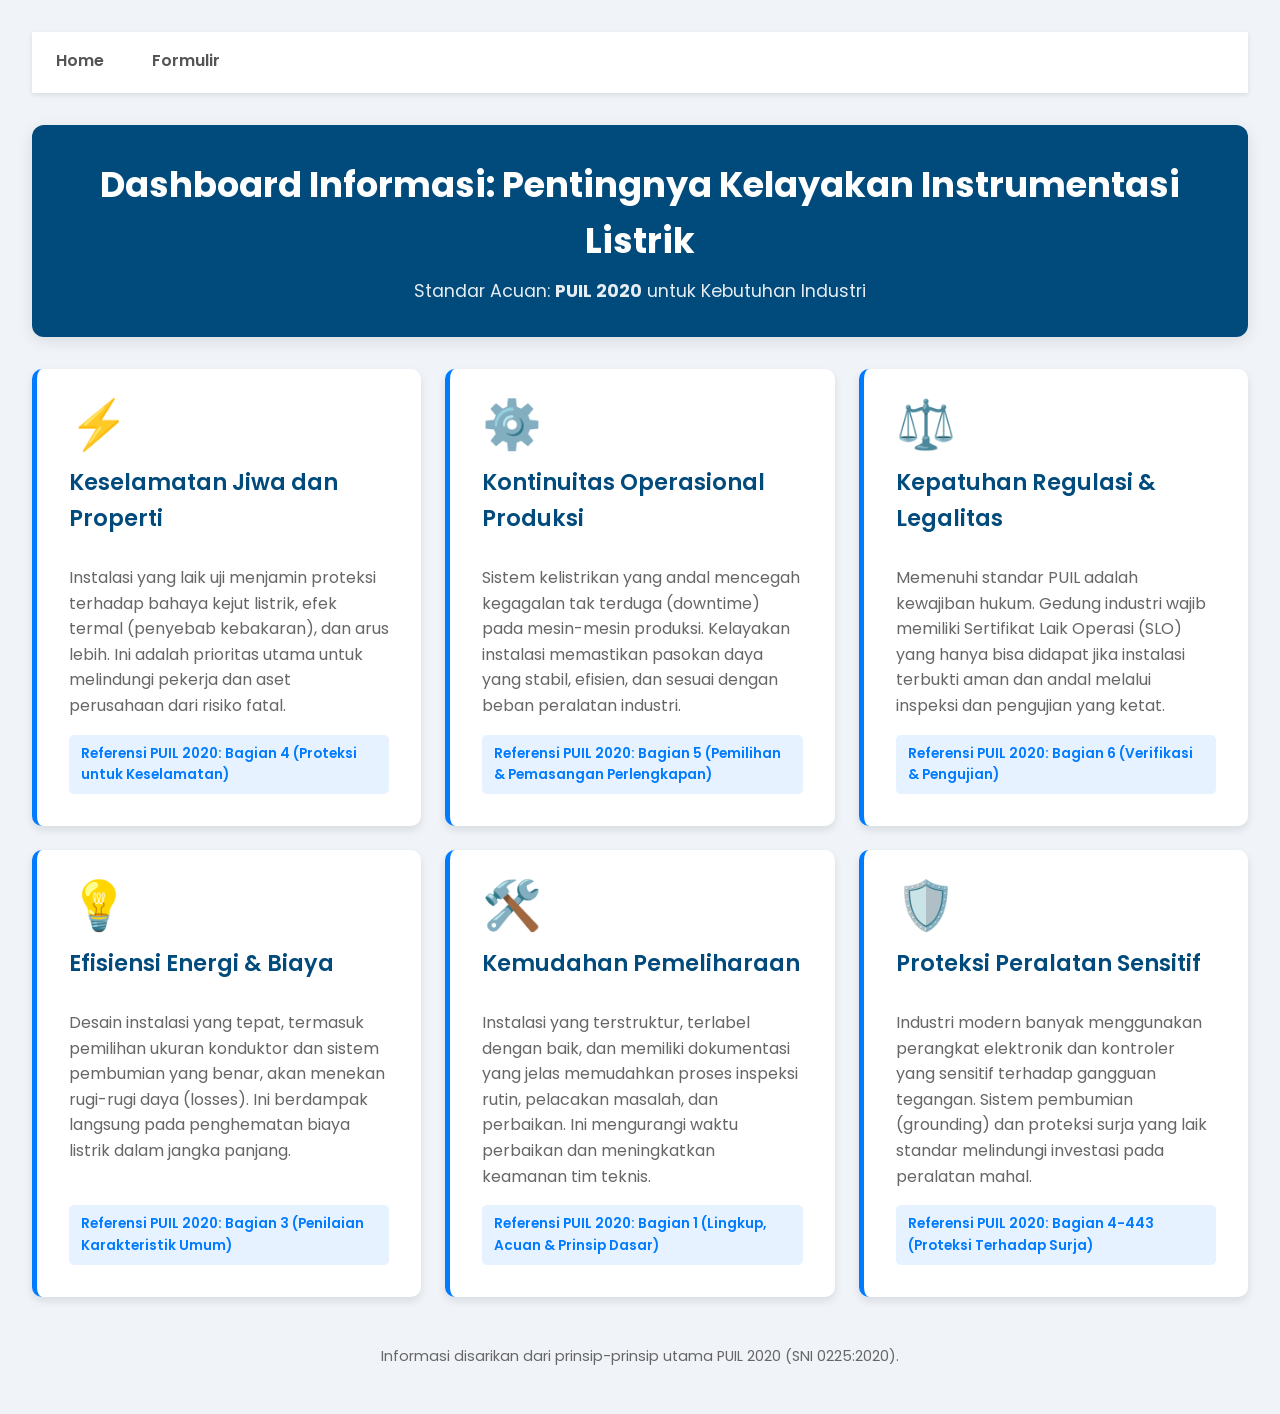
==== index.html @ 498b191b "first commit" ====
<!DOCTYPE html>
<html lang="id">
<head>
    <meta charset="UTF-8">
    <meta name="viewport" content="width=device-width, initial-scale=1.0">
    <title>Dashboard Kelayakan Instrumentasi Listrik Industri | PUIL 2020</title>
    <link rel="stylesheet" href="./css/style2.css">
    <link rel="preconnect" href="https://fonts.googleapis.com">
    <link rel="preconnect" href="https://fonts.gstatic.com" crossorigin>
    <link href="https://fonts.googleapis.com/css2?family=Poppins:wght@400;600;700&display=swap" rel="stylesheet">
</head>
<body>
    <nav class="navbar">
        <ul class="nav-links">
            <li><a href="./index.html">Home</a></li>
            <li><a href="./form.html">Formulir</a></li>
        </ul>
    </nav>

    <div class="container">
        <header>
            <h1>Dashboard Informasi: Pentingnya Kelayakan Instrumentasi Listrik</h1>
            <p>Standar Acuan: <strong>PUIL 2020</strong> untuk Kebutuhan Industri</p>
        </header>

        <main class="dashboard-grid">

            <article class="card">
                <div class="card-icon">⚡</div>
                <h2 class="card-title">Keselamatan Jiwa dan Properti</h2>
                <p class="card-description">
                    Instalasi yang laik uji menjamin proteksi terhadap bahaya kejut listrik, efek termal (penyebab kebakaran), dan arus lebih. Ini adalah prioritas utama untuk melindungi pekerja dan aset perusahaan dari risiko fatal.
                </p>
                <div class="card-reference">
                    Referensi PUIL 2020: Bagian 4 (Proteksi untuk Keselamatan)
                </div>
            </article>

            <article class="card">
                <div class="card-icon">⚙️</div>
                <h2 class="card-title">Kontinuitas Operasional Produksi</h2>
                <p class="card-description">
                    Sistem kelistrikan yang andal mencegah kegagalan tak terduga (downtime) pada mesin-mesin produksi. Kelayakan instalasi memastikan pasokan daya yang stabil, efisien, dan sesuai dengan beban peralatan industri.
                </p>
                <div class="card-reference">
                    Referensi PUIL 2020: Bagian 5 (Pemilihan & Pemasangan Perlengkapan)
                </div>
            </article>

            <article class="card">
                <div class="card-icon">⚖️</div>
                <h2 class="card-title">Kepatuhan Regulasi & Legalitas</h2>
                <p class="card-description">
                    Memenuhi standar PUIL adalah kewajiban hukum. Gedung industri wajib memiliki Sertifikat Laik Operasi (SLO) yang hanya bisa didapat jika instalasi terbukti aman dan andal melalui inspeksi dan pengujian yang ketat.
                </p>
                <div class="card-reference">
                    Referensi PUIL 2020: Bagian 6 (Verifikasi & Pengujian)
                </div>
            </article>

            <article class="card">
                <div class="card-icon">💡</div>
                <h2 class="card-title">Efisiensi Energi & Biaya</h2>
                <p class="card-description">
                    Desain instalasi yang tepat, termasuk pemilihan ukuran konduktor dan sistem pembumian yang benar, akan menekan rugi-rugi daya (losses). Ini berdampak langsung pada penghematan biaya listrik dalam jangka panjang.
                </p>
                <div class="card-reference">
                    Referensi PUIL 2020: Bagian 3 (Penilaian Karakteristik Umum)
                </div>
            </article>

            <article class="card">
                <div class="card-icon">🛠️</div>
                <h2 class="card-title">Kemudahan Pemeliharaan</h2>
                <p class="card-description">
                    Instalasi yang terstruktur, terlabel dengan baik, dan memiliki dokumentasi yang jelas memudahkan proses inspeksi rutin, pelacakan masalah, dan perbaikan. Ini mengurangi waktu perbaikan dan meningkatkan keamanan tim teknis.
                </p>
                <div class="card-reference">
                    Referensi PUIL 2020: Bagian 1 (Lingkup, Acuan & Prinsip Dasar)
                </div>
            </article>
            
            <article class="card">
                <div class="card-icon">🛡️</div>
                <h2 class="card-title">Proteksi Peralatan Sensitif</h2>
                <p class="card-description">
                    Industri modern banyak menggunakan perangkat elektronik dan kontroler yang sensitif terhadap gangguan tegangan. Sistem pembumian (grounding) dan proteksi surja yang laik standar melindungi investasi pada peralatan mahal.
                </p>
                <div class="card-reference">
                    Referensi PUIL 2020: Bagian 4-443 (Proteksi Terhadap Surja)
                </div>
            </article>

        </main>

        <footer>
            <p>Informasi disarikan dari prinsip-prinsip utama PUIL 2020 (SNI 0225:2020).</p>
        </footer>
    </div>

    <script src="./js/home.js"></script>
</body>
</html>
---- css/style2.css ----
/* General Styling */
:root {
    --primary-bg: #f0f4f8;
    --card-bg: #ffffff;
    --text-dark: #333333;
    --text-light: #666666;
    --header-bg: #004a7c;
    --header-text: #ffffff;
    --accent-color: #007bff;
    --shadow-color: rgba(0, 0, 0, 0.1);
}

body {
    font-family: 'Poppins', sans-serif;
    background-color: var(--primary-bg);
    color: var(--text-dark);
    margin: 0;
    padding: 2rem;
    line-height: 1.6;
}

.container {
    max-width: 1400px;
    margin: 0 auto;
}

/* Header */
header {
    background-color: var(--header-bg);
    color: var(--header-text);
    text-align: center;
    padding: 2rem;
    border-radius: 12px;
    margin-bottom: 2rem;
    box-shadow: 0 4px 15px var(--shadow-color);
}

header h1 {
    margin: 0;
    font-size: 2.2rem;
    font-weight: 700;
}

header p {
    margin: 0.5rem 0 0;
    font-size: 1.1rem;
    opacity: 0.9;
}

/* Dashboard Grid Layout */
.dashboard-grid {
    display: grid;
    grid-template-columns: repeat(auto-fit, minmax(320px, 1fr));
    gap: 1.5rem;
}

.navbar {
    background-color: #ffffff; /* Warna latar bar */
    width: 100%;
    box-shadow: 0 2px 5px rgba(0, 0, 0, 0.1); /* Memberi efek bayangan halus */
    margin-bottom: 2rem; /* Jarak ke konten di bawahnya */
}

/* Daftar tautan di dalam bar */
.nav-links {
    display: flex; /* Membuat item berjajar horizontal */
    justify-content: flex-start; /* Memulai item dari kiri */
    list-style: none; /* Menghilangkan bulatan/bullet points */
    margin: 0;
    padding: 0;
}

/* Setiap item tautan */
.nav-links a {
    display: block; /* Membuat seluruh area bisa diklik */
    color: #555555; /* Warna teks tautan */
    text-decoration: none; /* Menghilangkan garis bawah */
    font-size: 1rem;
    font-weight: 600;
    padding: 16px 24px; /* Jarak di dalam tombol (vertikal dan horizontal) */
    transition: all 0.3s ease; /* Efek transisi yang mulus */
    border-bottom: 3px solid transparent; /* Garis bawah transparan sebagai dasar */
}

/* Efek saat kursor mouse menyentuh tautan */
.nav-links a:hover {
    color: #007bff; /* Warna teks berubah saat disentuh */
    background-color: #f8f9fa; /* Warna latar sedikit berubah */
}

/* Gaya khusus untuk tautan yang sedang aktif */
.nav-links a.active {
    color: #007bff; /* Warna teks untuk tautan aktif */
    border-bottom: 3px solid #007bff; /* Garis bawah sebagai penanda aktif */
}
/* Card Styling */
.card {
    background-color: var(--card-bg);
    border-radius: 10px;
    padding: 2rem;
    box-shadow: 0 4px 8px var(--shadow-color);
    border-left: 5px solid var(--accent-color);
    display: flex;
    flex-direction: column;
    transition: transform 0.3s ease, box-shadow 0.3s ease;
    
    /* Animation initial state */
    /* opacity: 0;
    transform: translateY(20px); */
    transition: transform 0.3s ease, box-shadow 0.3s ease;
}

.card:hover {
    transform: translateY(-5px);
    box-shadow: 0 8px 16px rgba(0, 0, 0, 0.15);
}

.card-icon {
    font-size: 3rem;
    margin-bottom: 1rem;
    line-height: 1;
}

.card-title {
    font-size: 1.4rem;
    margin: 0 0 0.75rem 0;
    color: var(--header-bg);
    font-weight: 600;
}

.card-description {
    font-size: 1rem;
    color: var(--text-light);
    flex-grow: 1; /* Pushes the reference to the bottom */
    margin-bottom: 1rem;
}

.card-reference {
    font-size: 0.85rem;
    color: var(--accent-color);
    font-weight: 600;
    background-color: #e6f2ff;
    padding: 0.5rem 0.75rem;
    border-radius: 5px;
    align-self: flex-start; /* Only takes up necessary width */
}

/* Footer */
footer {
    text-align: center;
    margin-top: 3rem;
    font-size: 0.9rem;
    color: var(--text-light);
}

/* Responsive adjustments */
@media (max-width: 768px) {
    body {
        padding: 1rem;
    }
    header h1 {
        font-size: 1.8rem;
    }
    header p {
        font-size: 1rem;
    }
    .card {
        padding: 1.5rem;
    }
}
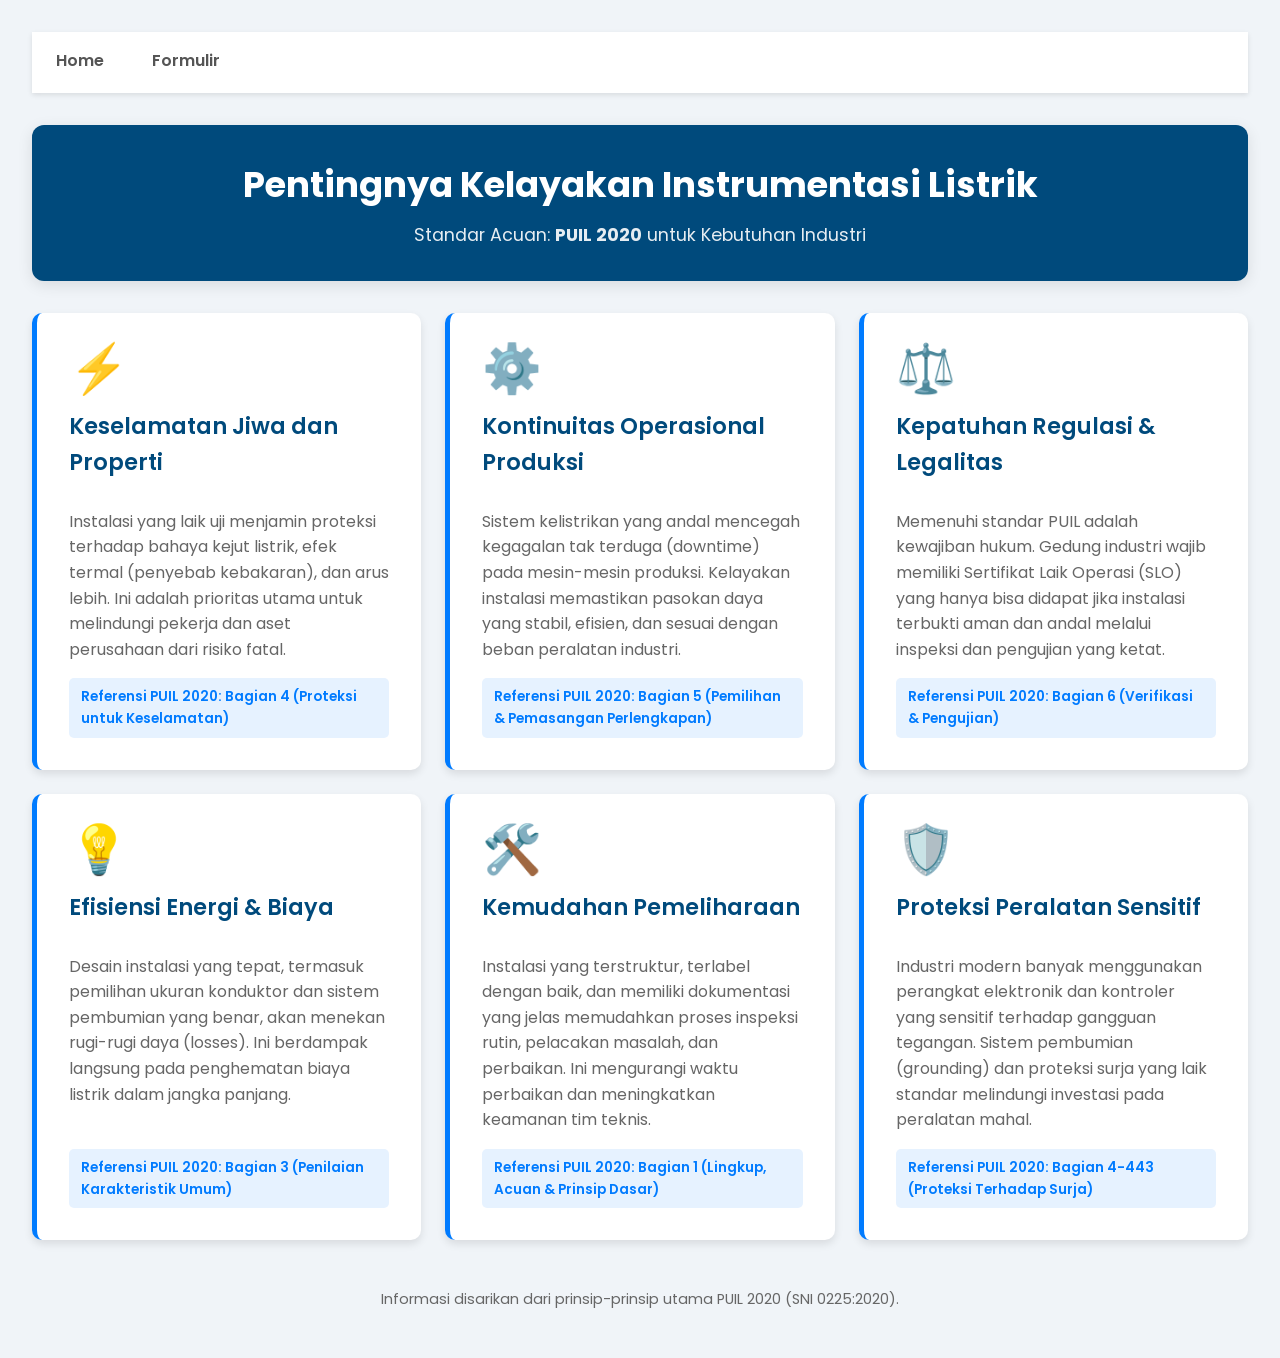
==== commit 32ec7eea: "perbaikan index.html" ====
--- a/index.html
+++ b/index.html
@@ -19,7 +19,7 @@
 
     <div class="container">
         <header>
-            <h1>Dashboard Informasi: Pentingnya Kelayakan Instrumentasi Listrik</h1>
+            <h1>Pentingnya Kelayakan Instrumentasi Listrik</h1>
             <p>Standar Acuan: <strong>PUIL 2020</strong> untuk Kebutuhan Industri</p>
         </header>
 
--- a/css/style2.css
+++ b/css/style2.css
@@ -54,45 +54,43 @@
     gap: 1.5rem;
 }
 
+/* Navbar */
 .navbar {
-    background-color: #ffffff; /* Warna latar bar */
+    background-color: #ffffff;
     width: 100%;
-    box-shadow: 0 2px 5px rgba(0, 0, 0, 0.1); /* Memberi efek bayangan halus */
-    margin-bottom: 2rem; /* Jarak ke konten di bawahnya */
+    box-shadow: 0 2px 5px rgba(0, 0, 0, 0.1);
+    margin-bottom: 2rem;
 }
 
-/* Daftar tautan di dalam bar */
 .nav-links {
-    display: flex; /* Membuat item berjajar horizontal */
-    justify-content: flex-start; /* Memulai item dari kiri */
-    list-style: none; /* Menghilangkan bulatan/bullet points */
+    display: flex;
+    justify-content: flex-start;
+    list-style: none;
     margin: 0;
     padding: 0;
 }
 
-/* Setiap item tautan */
 .nav-links a {
-    display: block; /* Membuat seluruh area bisa diklik */
-    color: #555555; /* Warna teks tautan */
-    text-decoration: none; /* Menghilangkan garis bawah */
+    display: block;
+    color: #555555;
+    text-decoration: none;
     font-size: 1rem;
     font-weight: 600;
-    padding: 16px 24px; /* Jarak di dalam tombol (vertikal dan horizontal) */
-    transition: all 0.3s ease; /* Efek transisi yang mulus */
-    border-bottom: 3px solid transparent; /* Garis bawah transparan sebagai dasar */
+    padding: 16px 24px;
+    transition: all 0.3s ease;
+    border-bottom: 3px solid transparent;
 }
 
-/* Efek saat kursor mouse menyentuh tautan */
 .nav-links a:hover {
-    color: #007bff; /* Warna teks berubah saat disentuh */
-    background-color: #f8f9fa; /* Warna latar sedikit berubah */
+    color: #007bff;
+    background-color: #f8f9fa;
 }
 
-/* Gaya khusus untuk tautan yang sedang aktif */
 .nav-links a.active {
-    color: #007bff; /* Warna teks untuk tautan aktif */
-    border-bottom: 3px solid #007bff; /* Garis bawah sebagai penanda aktif */
+    color: #007bff;
+    border-bottom: 3px solid #007bff;
 }
+
 /* Card Styling */
 .card {
     background-color: var(--card-bg);
@@ -102,11 +100,6 @@
     border-left: 5px solid var(--accent-color);
     display: flex;
     flex-direction: column;
-    transition: transform 0.3s ease, box-shadow 0.3s ease;
-    
-    /* Animation initial state */
-    /* opacity: 0;
-    transform: translateY(20px); */
     transition: transform 0.3s ease, box-shadow 0.3s ease;
 }
 
@@ -131,7 +124,7 @@
 .card-description {
     font-size: 1rem;
     color: var(--text-light);
-    flex-grow: 1; /* Pushes the reference to the bottom */
+    flex-grow: 1;
     margin-bottom: 1rem;
 }
 
@@ -142,7 +135,7 @@
     background-color: #e6f2ff;
     padding: 0.5rem 0.75rem;
     border-radius: 5px;
-    align-self: flex-start; /* Only takes up necessary width */
+    align-self: flex-start;
 }
 
 /* Footer */
@@ -153,18 +146,40 @@
     color: var(--text-light);
 }
 
-/* Responsive adjustments */
+/* === Responsive adjustments === */
 @media (max-width: 768px) {
     body {
         padding: 1rem;
     }
+    
     header h1 {
         font-size: 1.8rem;
     }
+    
     header p {
         font-size: 1rem;
     }
+    
     .card {
         padding: 1.5rem;
     }
+    
+    /* --- PENAMBAHAN UNTUK FLEKSIBILITAS TEKS --- */
+    .card-icon {
+        font-size: 2.5rem; /* Perkecil ikon */
+    }
+
+    .card-title {
+        font-size: 1.2rem; /* Perkecil judul kartu */
+    }
+
+    .card-description {
+        font-size: 0.95rem; /* Perkecil teks deskripsi */
+    }
+
+    .nav-links {
+        flex-wrap: wrap; /* Izinkan item navbar untuk turun baris jika tidak muat */
+        justify-content: center; /* Posisikan di tengah agar rapi saat turun baris */
+    }
+    /* --- AKHIR PENAMBAHAN --- */
 }
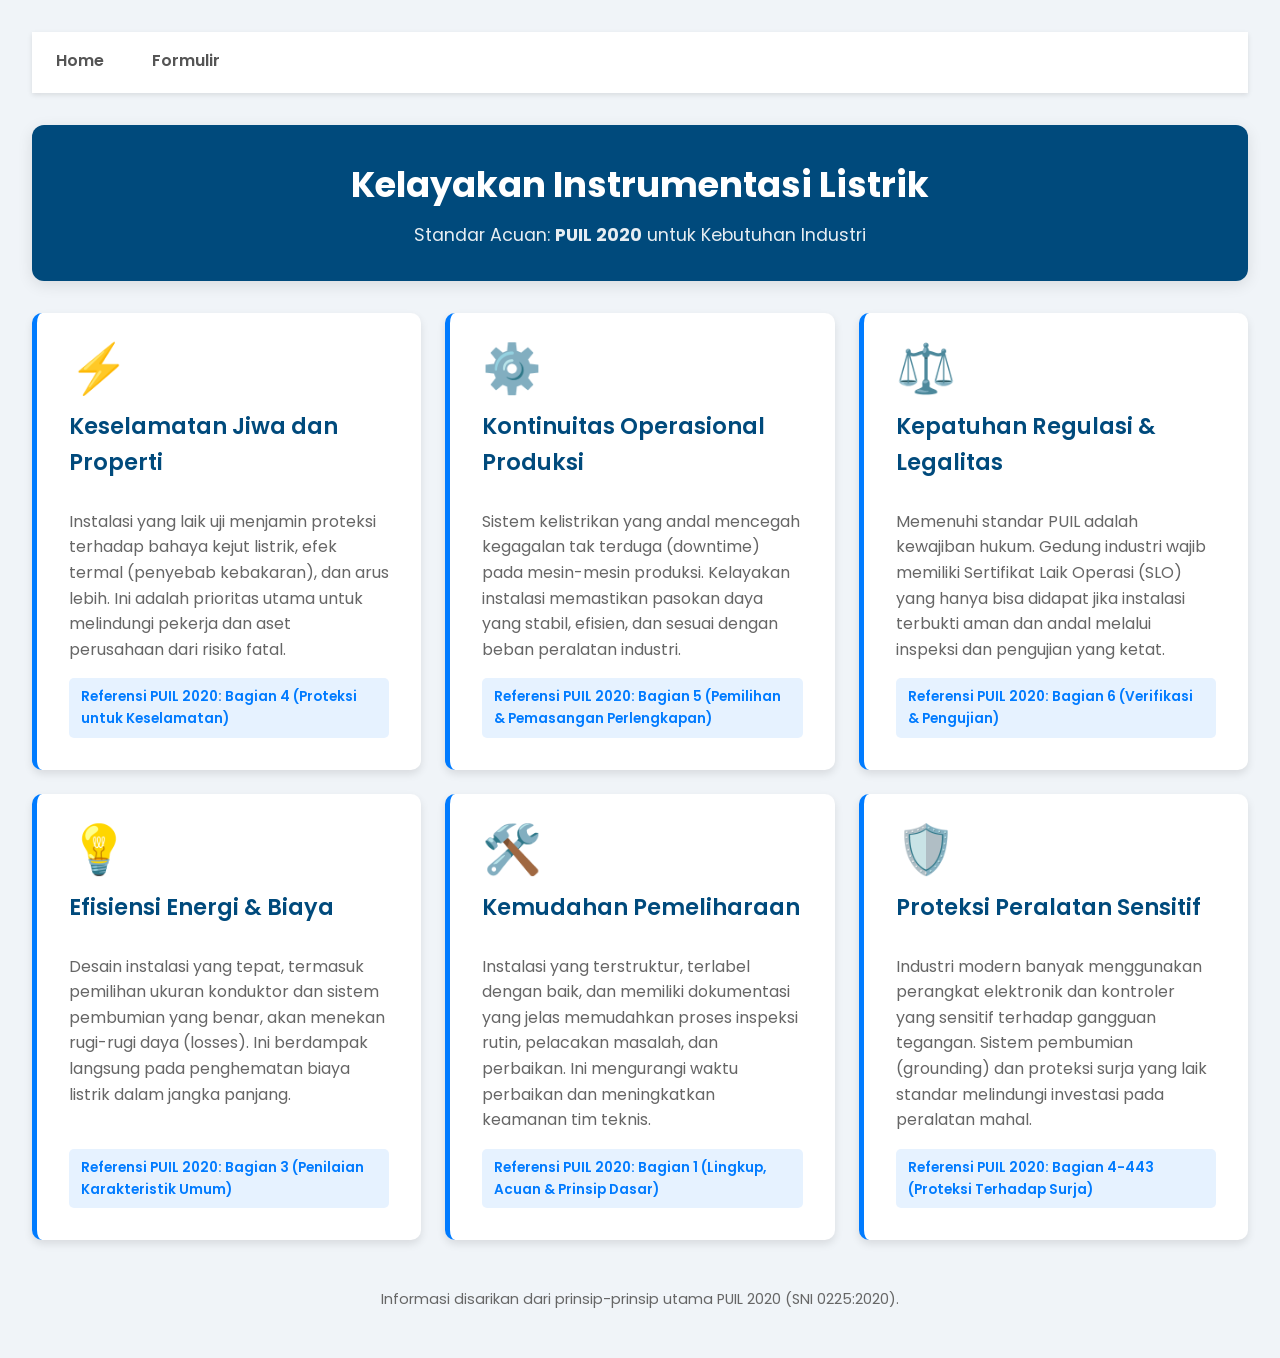
==== commit 27e0b821: "Tampilan form Service" ====
--- a/index.html
+++ b/index.html
@@ -19,7 +19,7 @@
 
     <div class="container">
         <header>
-            <h1>Pentingnya Kelayakan Instrumentasi Listrik</h1>
+            <h1>Kelayakan Instrumentasi Listrik</h1>
             <p>Standar Acuan: <strong>PUIL 2020</strong> untuk Kebutuhan Industri</p>
         </header>
 
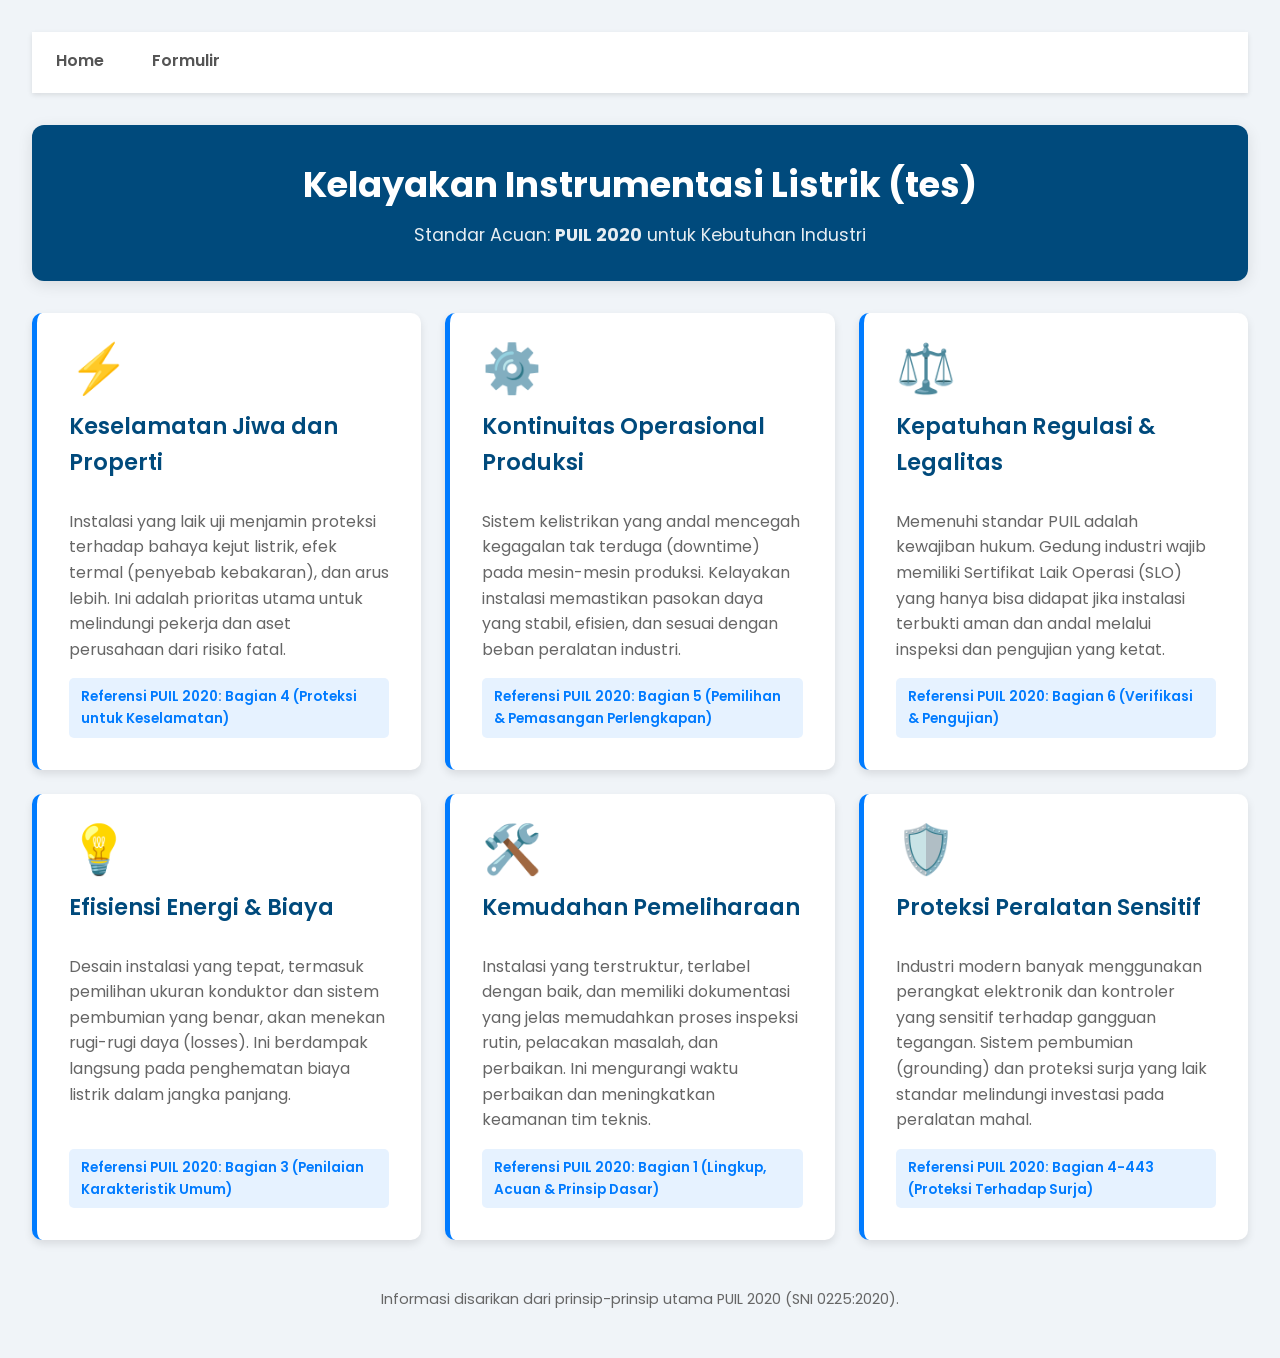
==== commit 741ddaa0: "[debug] tes" ====
--- a/index.html
+++ b/index.html
@@ -1,103 +1,77 @@
 <!DOCTYPE html>
 <html lang="id">
-<head>
-    <meta charset="UTF-8">
-    <meta name="viewport" content="width=device-width, initial-scale=1.0">
-    <title>Dashboard Kelayakan Instrumentasi Listrik Industri | PUIL 2020</title>
-    <link rel="stylesheet" href="./css/style2.css">
-    <link rel="preconnect" href="https://fonts.googleapis.com">
-    <link rel="preconnect" href="https://fonts.gstatic.com" crossorigin>
-    <link href="https://fonts.googleapis.com/css2?family=Poppins:wght@400;600;700&display=swap" rel="stylesheet">
-</head>
-<body>
-    <nav class="navbar">
-        <ul class="nav-links">
-            <li><a href="./index.html">Home</a></li>
-            <li><a href="./form.html">Formulir</a></li>
-        </ul>
-    </nav>
+	<head>
+		<meta charset="UTF-8" />
+		<meta name="viewport" content="width=device-width, initial-scale=1.0" />
+		<title>Dashboard Kelayakan Instrumentasi Listrik Industri | PUIL 2020</title>
+		<link rel="stylesheet" href="./css/style2.css" />
+		<link rel="preconnect" href="https://fonts.googleapis.com" />
+		<link rel="preconnect" href="https://fonts.gstatic.com" crossorigin />
+		<link href="https://fonts.googleapis.com/css2?family=Poppins:wght@400;600;700&display=swap" rel="stylesheet" />
+	</head>
+	<body>
+		<nav class="navbar">
+			<ul class="nav-links">
+				<li><a href="./index.html">Home</a></li>
+				<li><a href="./form.html">Formulir</a></li>
+			</ul>
+		</nav>
 
-    <div class="container">
-        <header>
-            <h1>Kelayakan Instrumentasi Listrik</h1>
-            <p>Standar Acuan: <strong>PUIL 2020</strong> untuk Kebutuhan Industri</p>
-        </header>
+		<div class="container">
+			<header>
+				<h1>Kelayakan Instrumentasi Listrik (tes)</h1>
+				<p>Standar Acuan: <strong>PUIL 2020</strong> untuk Kebutuhan Industri</p>
+			</header>
 
-        <main class="dashboard-grid">
+			<main class="dashboard-grid">
+				<article class="card">
+					<div class="card-icon">⚡</div>
+					<h2 class="card-title">Keselamatan Jiwa dan Properti</h2>
+					<p class="card-description">Instalasi yang laik uji menjamin proteksi terhadap bahaya kejut listrik, efek termal (penyebab kebakaran), dan arus lebih. Ini adalah prioritas utama untuk melindungi pekerja dan aset perusahaan dari risiko fatal.</p>
+					<div class="card-reference">Referensi PUIL 2020: Bagian 4 (Proteksi untuk Keselamatan)</div>
+				</article>
 
-            <article class="card">
-                <div class="card-icon">⚡</div>
-                <h2 class="card-title">Keselamatan Jiwa dan Properti</h2>
-                <p class="card-description">
-                    Instalasi yang laik uji menjamin proteksi terhadap bahaya kejut listrik, efek termal (penyebab kebakaran), dan arus lebih. Ini adalah prioritas utama untuk melindungi pekerja dan aset perusahaan dari risiko fatal.
-                </p>
-                <div class="card-reference">
-                    Referensi PUIL 2020: Bagian 4 (Proteksi untuk Keselamatan)
-                </div>
-            </article>
+				<article class="card">
+					<div class="card-icon">⚙️</div>
+					<h2 class="card-title">Kontinuitas Operasional Produksi</h2>
+					<p class="card-description">Sistem kelistrikan yang andal mencegah kegagalan tak terduga (downtime) pada mesin-mesin produksi. Kelayakan instalasi memastikan pasokan daya yang stabil, efisien, dan sesuai dengan beban peralatan industri.</p>
+					<div class="card-reference">Referensi PUIL 2020: Bagian 5 (Pemilihan & Pemasangan Perlengkapan)</div>
+				</article>
 
-            <article class="card">
-                <div class="card-icon">⚙️</div>
-                <h2 class="card-title">Kontinuitas Operasional Produksi</h2>
-                <p class="card-description">
-                    Sistem kelistrikan yang andal mencegah kegagalan tak terduga (downtime) pada mesin-mesin produksi. Kelayakan instalasi memastikan pasokan daya yang stabil, efisien, dan sesuai dengan beban peralatan industri.
-                </p>
-                <div class="card-reference">
-                    Referensi PUIL 2020: Bagian 5 (Pemilihan & Pemasangan Perlengkapan)
-                </div>
-            </article>
+				<article class="card">
+					<div class="card-icon">⚖️</div>
+					<h2 class="card-title">Kepatuhan Regulasi & Legalitas</h2>
+					<p class="card-description">Memenuhi standar PUIL adalah kewajiban hukum. Gedung industri wajib memiliki Sertifikat Laik Operasi (SLO) yang hanya bisa didapat jika instalasi terbukti aman dan andal melalui inspeksi dan pengujian yang ketat.</p>
+					<div class="card-reference">Referensi PUIL 2020: Bagian 6 (Verifikasi & Pengujian)</div>
+				</article>
 
-            <article class="card">
-                <div class="card-icon">⚖️</div>
-                <h2 class="card-title">Kepatuhan Regulasi & Legalitas</h2>
-                <p class="card-description">
-                    Memenuhi standar PUIL adalah kewajiban hukum. Gedung industri wajib memiliki Sertifikat Laik Operasi (SLO) yang hanya bisa didapat jika instalasi terbukti aman dan andal melalui inspeksi dan pengujian yang ketat.
-                </p>
-                <div class="card-reference">
-                    Referensi PUIL 2020: Bagian 6 (Verifikasi & Pengujian)
-                </div>
-            </article>
+				<article class="card">
+					<div class="card-icon">💡</div>
+					<h2 class="card-title">Efisiensi Energi & Biaya</h2>
+					<p class="card-description">Desain instalasi yang tepat, termasuk pemilihan ukuran konduktor dan sistem pembumian yang benar, akan menekan rugi-rugi daya (losses). Ini berdampak langsung pada penghematan biaya listrik dalam jangka panjang.</p>
+					<div class="card-reference">Referensi PUIL 2020: Bagian 3 (Penilaian Karakteristik Umum)</div>
+				</article>
 
-            <article class="card">
-                <div class="card-icon">💡</div>
-                <h2 class="card-title">Efisiensi Energi & Biaya</h2>
-                <p class="card-description">
-                    Desain instalasi yang tepat, termasuk pemilihan ukuran konduktor dan sistem pembumian yang benar, akan menekan rugi-rugi daya (losses). Ini berdampak langsung pada penghematan biaya listrik dalam jangka panjang.
-                </p>
-                <div class="card-reference">
-                    Referensi PUIL 2020: Bagian 3 (Penilaian Karakteristik Umum)
-                </div>
-            </article>
+				<article class="card">
+					<div class="card-icon">🛠️</div>
+					<h2 class="card-title">Kemudahan Pemeliharaan</h2>
+					<p class="card-description">Instalasi yang terstruktur, terlabel dengan baik, dan memiliki dokumentasi yang jelas memudahkan proses inspeksi rutin, pelacakan masalah, dan perbaikan. Ini mengurangi waktu perbaikan dan meningkatkan keamanan tim teknis.</p>
+					<div class="card-reference">Referensi PUIL 2020: Bagian 1 (Lingkup, Acuan & Prinsip Dasar)</div>
+				</article>
 
-            <article class="card">
-                <div class="card-icon">🛠️</div>
-                <h2 class="card-title">Kemudahan Pemeliharaan</h2>
-                <p class="card-description">
-                    Instalasi yang terstruktur, terlabel dengan baik, dan memiliki dokumentasi yang jelas memudahkan proses inspeksi rutin, pelacakan masalah, dan perbaikan. Ini mengurangi waktu perbaikan dan meningkatkan keamanan tim teknis.
-                </p>
-                <div class="card-reference">
-                    Referensi PUIL 2020: Bagian 1 (Lingkup, Acuan & Prinsip Dasar)
-                </div>
-            </article>
-            
-            <article class="card">
-                <div class="card-icon">🛡️</div>
-                <h2 class="card-title">Proteksi Peralatan Sensitif</h2>
-                <p class="card-description">
-                    Industri modern banyak menggunakan perangkat elektronik dan kontroler yang sensitif terhadap gangguan tegangan. Sistem pembumian (grounding) dan proteksi surja yang laik standar melindungi investasi pada peralatan mahal.
-                </p>
-                <div class="card-reference">
-                    Referensi PUIL 2020: Bagian 4-443 (Proteksi Terhadap Surja)
-                </div>
-            </article>
+				<article class="card">
+					<div class="card-icon">🛡️</div>
+					<h2 class="card-title">Proteksi Peralatan Sensitif</h2>
+					<p class="card-description">Industri modern banyak menggunakan perangkat elektronik dan kontroler yang sensitif terhadap gangguan tegangan. Sistem pembumian (grounding) dan proteksi surja yang laik standar melindungi investasi pada peralatan mahal.</p>
+					<div class="card-reference">Referensi PUIL 2020: Bagian 4-443 (Proteksi Terhadap Surja)</div>
+				</article>
+			</main>
 
-        </main>
+			<footer>
+				<p>Informasi disarikan dari prinsip-prinsip utama PUIL 2020 (SNI 0225:2020).</p>
+			</footer>
+		</div>
 
-        <footer>
-            <p>Informasi disarikan dari prinsip-prinsip utama PUIL 2020 (SNI 0225:2020).</p>
-        </footer>
-    </div>
-
-    <script src="./js/home.js"></script>
-</body>
-</html>+		<script src="./js/home.js"></script>
+	</body>
+</html>
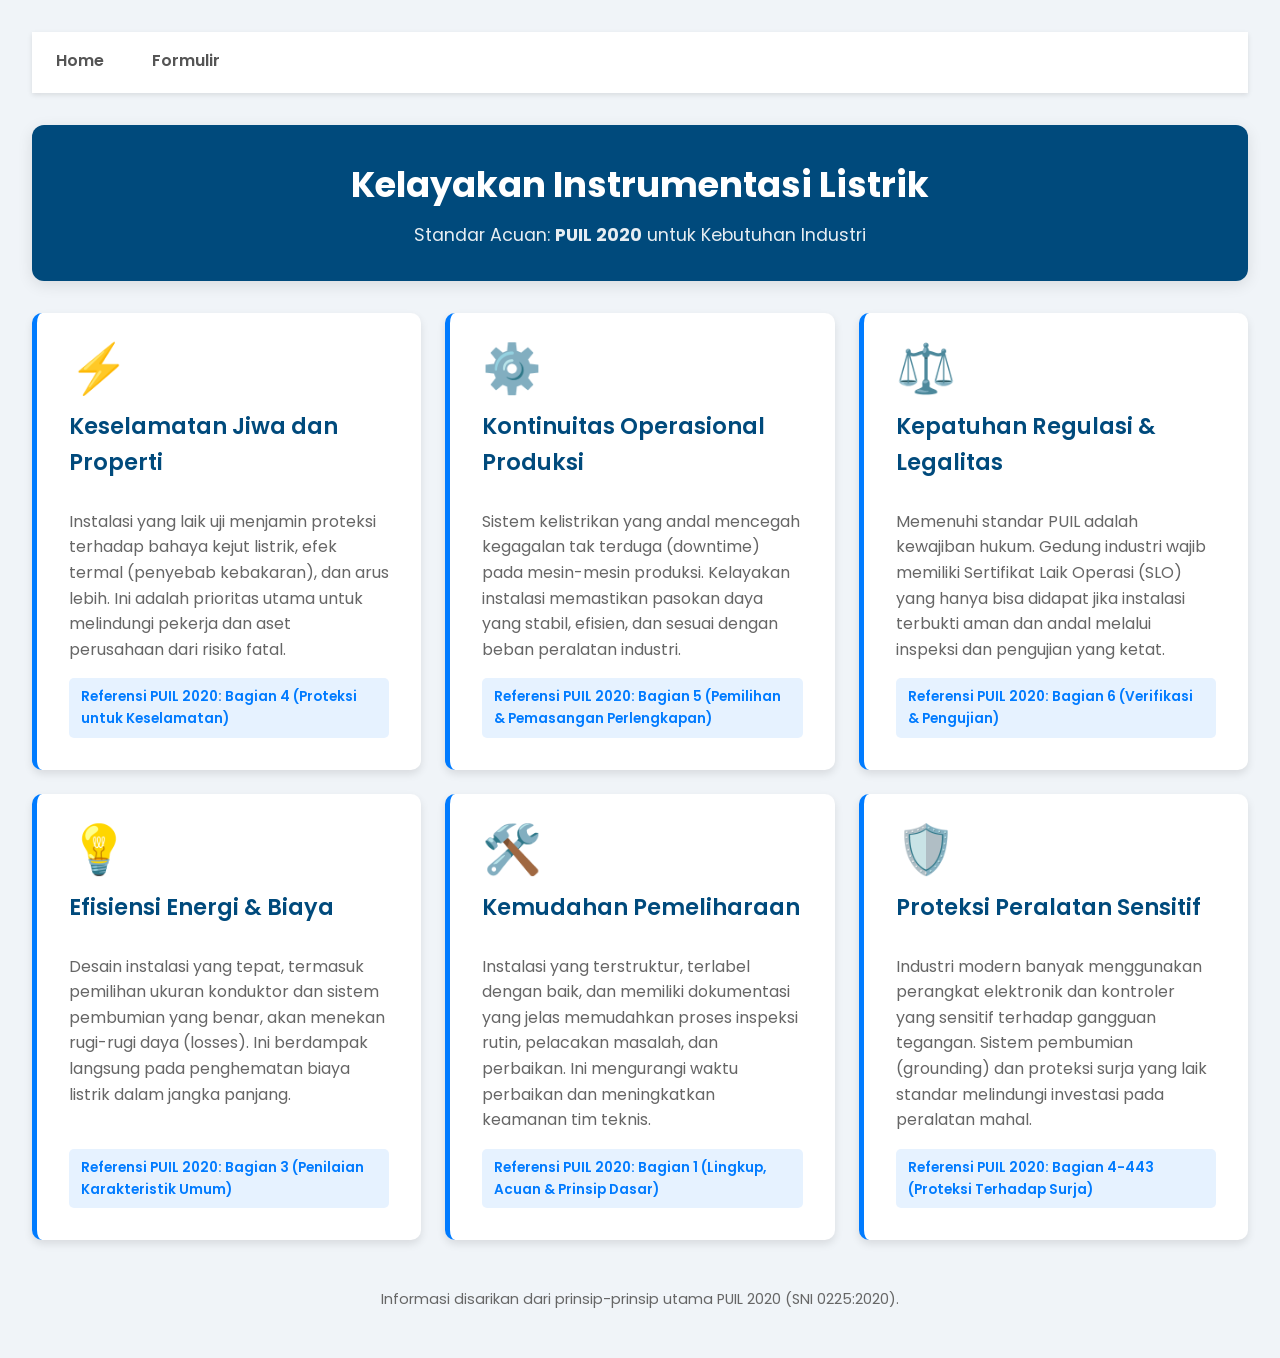
==== commit 055ccacc: "Update1" ====
--- a/index.html
+++ b/index.html
@@ -19,7 +19,7 @@
 
 		<div class="container">
 			<header>
-				<h1>Kelayakan Instrumentasi Listrik (tes)</h1>
+				<h1>Kelayakan Instrumentasi Listrik</h1>
 				<p>Standar Acuan: <strong>PUIL 2020</strong> untuk Kebutuhan Industri</p>
 			</header>
 
